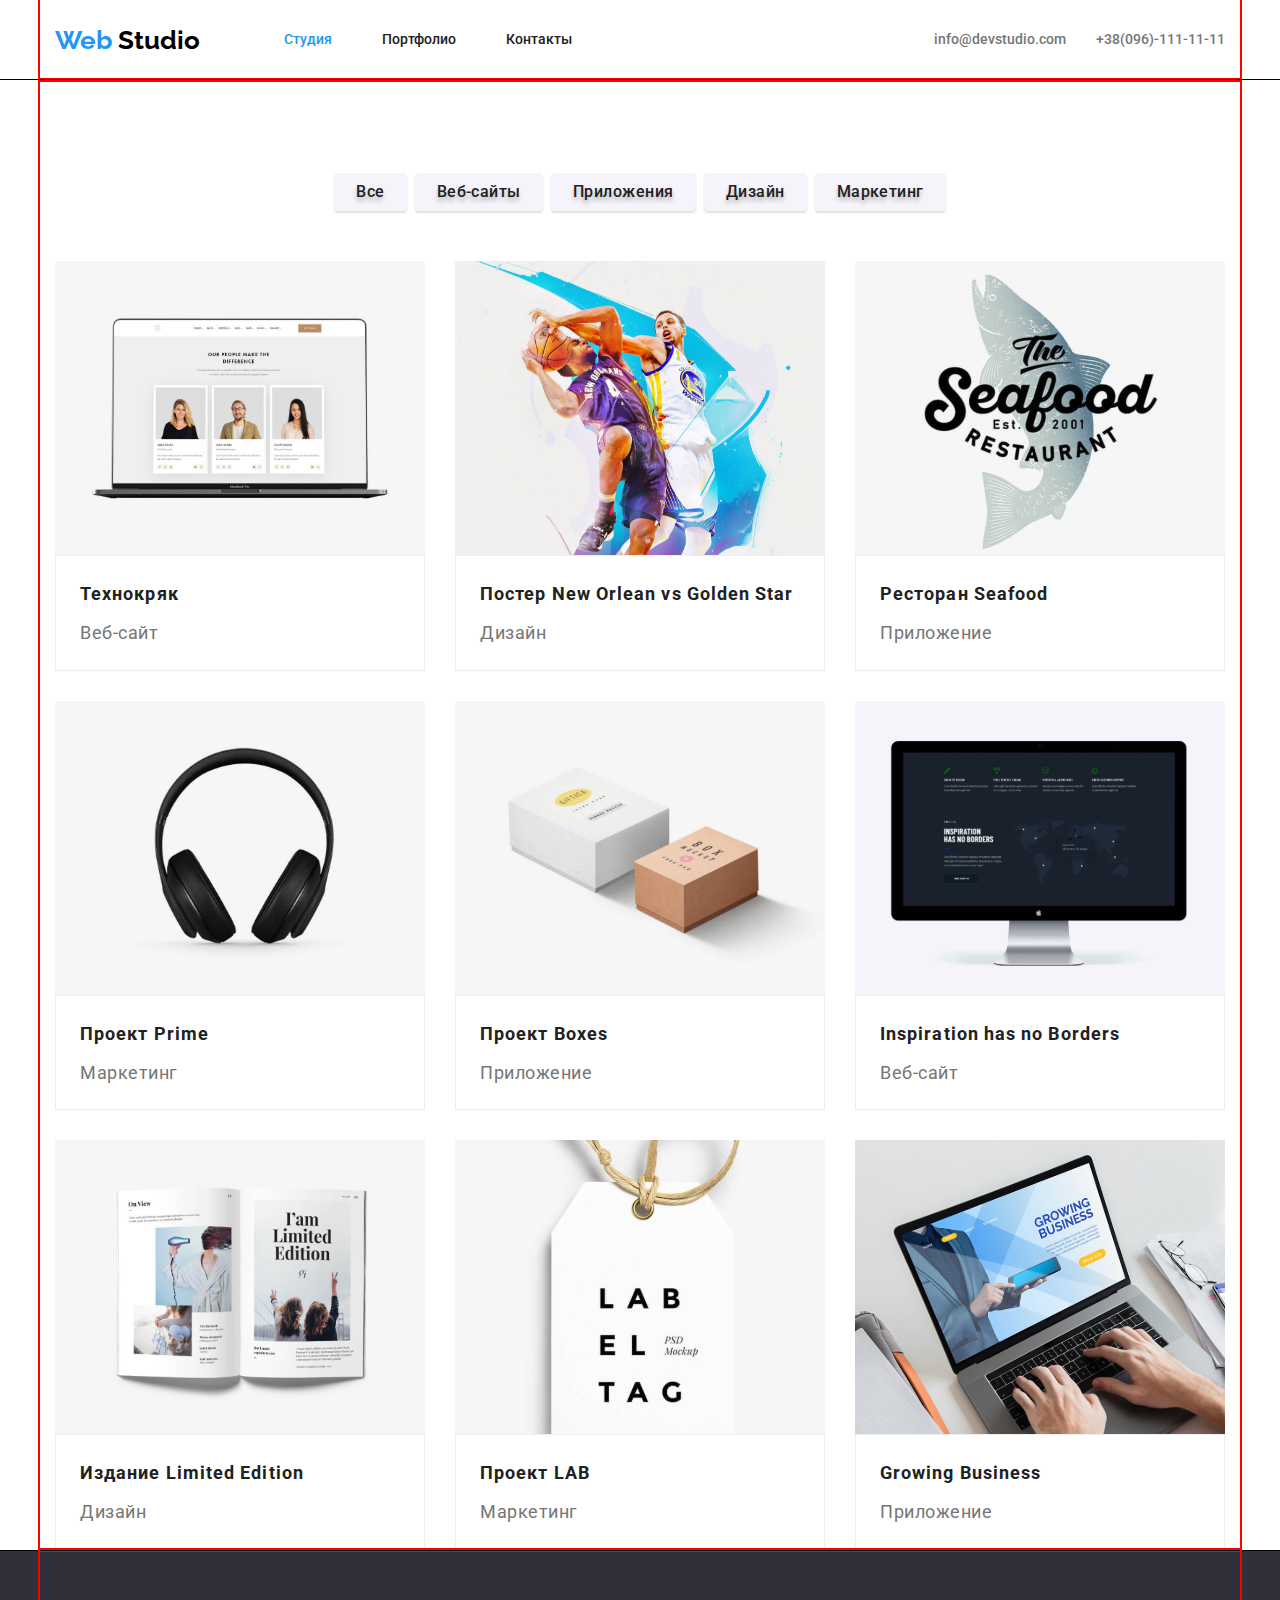
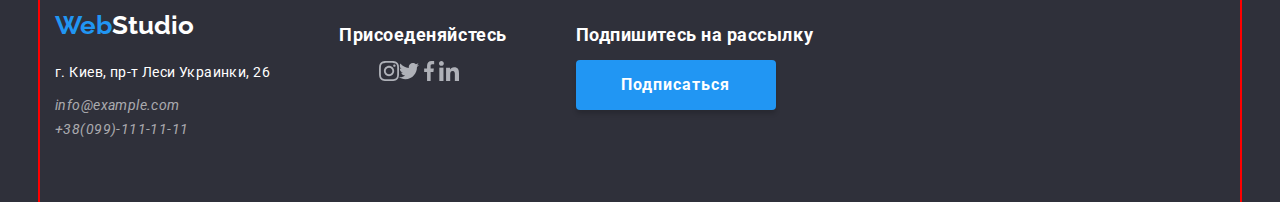
==== portfolio.html @ 5b3e15a4 "mrp" ====
<!DOCTYPE html>
<html lang="ru">
<head>
    <meta charset="UTF-8">
    <meta name="viewport" content="width=device-width, initial-scale=1.0">
    <title>Portfolio</title>
    <link rel="stylesheet" href="https://fonts.googleapis.com/css2?family=Raleway:wght@700&family=Roboto:wght@400;500;700;900&display=swap">
    <link rel="stylesheet" href="./CSS/normalize.css">
    <link rel="stylesheet" href="https://cdnjs.cloudflare.com/ajax/libs/modern-normalize/0.6.0/modern-normalize.min.css">
    <link rel="stylesheet" href="./CSS/styles.css">
</head>
<body>
    <header class="Pages-header">
        <div class="container container-header">
            <nav class="main-nav">
               <a href="./index.html" class="logo logo-header"><span class="logo-blue">Web </span>Studio</a>
              <ul class="sitenav nav-list list">
                     <li class="item"><a href="./index.html" class="link current link-style">Студия</a></li>
                     <li class="item"><a href="./portfolio.html" class="link link-style">Портфолио</a></li>
                     <li class="item"><a href="" class="link link-style">Контакты</a></li>
              </ul>
           </nav>
           <ul class="feedback-list list">
              <li class="item"><a href="mailto:info@devstudio.com" class="feedback-link link-style">info@devstudio.com</a></li>
              <li class="item"><a href="tel:+380961111111" class="feedback-link link-style">+38(096)-111-11-11</a></li>
           </ul>
         </div>
     </header>
    <main>
        <Section class="section">
            <div class="container container-portfolio">
                <h1 class="title-one">Услуги</h1>
                <ul class="product-list list">
                        <li class="product-item"><button class="button-style" type="button">Все</button></li>
                        <li class="product-item"><button class="button-style" type="button">Веб-сайты</button></li>
                        <li class="product-item"><button class="button-style" type="button">Приложения</button></li>
                        <li class="product-item"><button class="button-style" type="button">Дизайн</button></li>
                        <li class="product-item"><button class="button-style" type="button">Маркетинг</button></li>
                    </ul>
                <div>
                    <ul class="portfolio-product list">
                        <li class="portfolio-item">
                            <a href="#"><img class="card-img" src="./Images/openleptop.svg" alt="открытый лептоп">
                                <div class="card-content">
                                    <h2 class="title">Технокряк</h2>
                                    <p class="text">Веб-сайт</p>
                                </div>
                                <!-- <p>Технокряк это современная площадка распространения коронавируса. Компании используют эту платформу для цифрового шпионажа и атак на защищённые сервера конкурентов.</p> -->
                            </a>
                        </li>
                        <li class="portfolio-item">
                            <a href="#"><img class="card-img" src="./Images/basketballplayers.svg" alt="баскетболисты">
                                <div class="card-content">
                                    <h2 class="title">Постер New Orlean vs Golden Star</h2>
                                    <p class="text">Дизайн</p>
                                </div>
                                <!-- <p>Технокряк это современная площадка распространения коронавируса. Компании используют эту платформу для цифрового шпионажа и атак на защищённые сервера конкурентов.</p> -->
                            </a>
                        </li>
                        <li class="portfolio-item">
                            <a href="#"><img class="card-img" src="./Images/restaurantseafood.svg" alt="ресторан seafood">
                                <div class="card-content">
                                    <h2 class="title">Ресторан Seafood</h2>
                                    <p class="text">Приложение</p>
                                </div>
                                <!-- <p>Технокряк это современная площадка распространения коронавируса. Компании используют эту платформу для цифрового шпионажа и атак на защищённые сервера конкурентов.</p> -->
                            </a>
                        </li>
                        <li class="portfolio-item">
                            <a href="#"><img class="card-img" src="./Images/headphonex.svg" alt="наушники">                        
                                <div class="card-content">
                                    <h2 class="title">Проект Prime</h2>
                                    <p class="text">Маркетинг</p>
                                </div>
                                <!-- <p>Технокряк это современная площадка распространения коронавируса. Компании используют эту платформу для цифрового шпионажа и атак на защищённые сервера конкурентов.</p> -->
                            </a>
                        </li>
                        <li class="portfolio-item">
                            <a href="#"><img class="card-img" src="./Images/twobox.svg" alt="две коробоки">                        
                                <div class="card-content">
                                    <h2 class="title">Проект Boxes</h2>
                                    <p class="text">Приложение</p>
                                </div>
                                <!-- <p>Технокряк это современная площадка распространения коронавируса. Компании используют эту платформу для цифрового шпионажа и атак на защищённые сервера конкурентов.</p> -->
                            </a>
                        </li>
                        <li class="portfolio-item">
                            <a href="#"><img class="card-img" src="./Images/monitor.svg" alt="монитор">                        
                                <div class="card-content">
                                    <h2 class="title">Inspiration has no Borders</h2>
                                    <p class="text">Веб-сайт</p>
                                </div>
                                <!-- <p>Технокряк это современная площадка распространения коронавируса. Компании используют эту платформу для цифрового шпионажа и атак на защищённые сервера конкурентов.</p> -->
                            </a>
                        </li>
                        <li class="portfolio-item">
                            <a href="#"><img class="card-img" src="./Images/magazine.svg" alt="журнал">                        
                                <div class="card-content">
                                    <h2 class="title">Издание Limited Edition</h2>
                                    <p class="text">Дизайн</p>
                                </div>
                                <!-- <p>Технокряк это современная площадка распространения коронавируса. Компании используют эту платформу для цифрового шпионажа и атак на защищённые сервера конкурентов.</p> -->
                            </a>
                        </li>
                        <li class="portfolio-item">
                            <a href="#"><img class="card-img" src="./Images/tag.svg" alt="бирка">
                                <div class="card-content">
                                    <h2 class="title">Проект LAB</h2>
                                    <p class="text">Маркетинг</p>
                                </div>
                                <!-- <p>Технокряк это современная площадка распространения коронавируса. Компании используют эту платформу для цифрового шпионажа и атак на защищённые сервера конкурентов.</p> -->
                            </a>
                        </li>
                        <li class="portfolio-item">
                            <a href="#"><img class="card-img" src="./Images/Laptopwithhands2.svg" alt="лептоп с руками">                        
                                <div class="card-content">
                                    <h2 class="title">Growing Business</h2>
                                    <p class="text">Приложение</p>
                                </div>
                                <!-- <p>Технокряк это современная площадка распространения коронавируса. Компании используют эту платформу для цифрового шпионажа и атак на защищённые сервера конкурентов.</p> -->
                            </a>
                        </li>
                    </ul>
                </div>
            </div>
           
        </Section>
    </main> 
    <footer class="footer">
        <div class="container container-footer">
            <div class="footer-address">
              <a href="#" class="logo logo-footer"><span class="logo-blue">Web</span>Studio</a>                             
              <address>
                 <p class="text">г. Киев, пр-т Леси Украинки, 26</p>
                 <a href="info@example.com" class="address-link">info@example.com</a></br>
                 <a href="tel:+380991111111" class="address-link">+38(099)-111-11-11</a>
              </address>
            </div>
            <div class="footer-address">
              <h2 class="title">Присоеденяйcтесь</h2>
              <ul class="social-list">
                 <li class="social-list-item"><a href="http://www.instagram.com"><img src="./Images/instagram.svg" alt="instagram"></a></li>
                 <li class="social-list-item"><a href="http://www.twitter.com"><img src="./Images/twitter.svg" alt="twitter"></a></li>
                 <li class="social-list-item"><a href="http://www.facebook.com"><img src="./Images/facebook.svg" alt="facebook"></a></li>
                 <li class="social-list-item"><a href="http://www.linkedin.com"><img src="./Images/linkedin.svg" alt="linkedin"></a></li>
              </ul>
            </div>
            <div class="footer-address">
              <h2 class="title">Подпишитесь на рассылку</h2>
              <a href="/" class="button">Подписаться</a>
              <!-- <p class="copyright">2020 | Developed by GoIT Students</p> -->
            </div>
        </div>
     </footer>
</body>
</html>
---- CSS/styles.css ----
:root {
    --primary-text-color: #757575;
    --title-text-color: #212121;
    --title-text-color-two: #ffffff;
    --accent-color: #2196f3;
    --background-color: #ffffff;
    --background-color-footer: #2f303a;
    --background-color-button: #F5F4FA;
    --background-color-icon: #F5F4FA;
    --background-color-crad-content: #ffffff;
    --background-color-button-two: #2196f3;
    --logo-color: #000000;
    --logo-color-two: #2196f3;
    --logo-color-footer: #ffffff;
    --color-button-hover: #ffffff;
}

/* Header */
/* logo*/
 a {
     text-decoration: none; /* Убирае нижнее подчеркивание */
    }
 ul, li {
     list-style-type: none; 
    }    
.list {
    padding: 0;
    margin: 0;
    list-style: none;
}
.container {
    margin-left: auto;
    margin-right: auto;
    width: 1200px;
    padding-right: 15px;
    padding-left: 15px;
    outline: 2px solid red;
}
.main-nav {
    display: flex;
    align-items: center;
}
.nav-list {
    display: flex;
    margin-left: 84px;
    padding-left: 0px;
}
.sitenav .item:not(:last-child) {
    margin-right: 50px;
}
.feedback-list .item:not(:last-child) {
    margin-right: 30px;
}
.container-header {
    display: flex;
    flex-wrap: nowrap;
}
.container-hero {
    text-align: center;
}
.container-footer {
    padding-top: 60px;
    padding-bottom: 60px;
    display: flex;
}
.container-portfolio {
    padding-top: 93px;
}
.footer-address {
    display: block;
    margin-right: 69px;
}
/* .address .text {
    margin-bottom: 0px;
    margin-top: 20px;
} */
.feedback-list {
    display: flex;
    margin-left: auto;
}
.logo {
     font-style: normal;
     font-family: raleway, sans-serif;
     font-weight: 700;
     font-size: 26px;
     line-height: 1.19;
    }
.logo-header {
        color: var(--logo-color);
    }
.logo-blue {
     color: var(--logo-color-two);
    }
.link {
    color: var(--title-text-color);
}  
.link-style {
    display: block;
    padding-top: 32px;
    padding-bottom: 32px;
    font-family: roboto, sans-serif;
    font-style: normal;
    font-weight: 500;
    font-size: 14px;
    line-height: 1.14;
    letter-spacing: 2%;
}
/*site-nav*/
.item-team-link,
.link:hover,
.link:focus,
.feedback-link:hover,
.feedback-link:focus,
.address-link:hover,
.address-link:focus  {
    color: var(--accent-color);
}
.sitenav .link.current {
    color: var(--accent-color);
}
.feedback-link {
    color: var(--primary-text-color);
}
/* hero */
.title {
    color: var(--title-text-color);
    font-family: roboto, sans-serif;
    font-style: normal;
}
.hero {
    text-align: center;
}
.hero-title {
    margin-top: 0;
    margin-bottom: 30px;
    color: var(--background-color);
    text-align: center;
    font-family: roboto, sans-serif;
    font-weight: 900;
    font-size: 44px;
    line-height: 1.36;
    letter-spacing: 0.03em;
}
/* section */
.section .title-one {
    display: none;
}
.section {
    display: flex;
    outline: 1px solid black;
}
.section-hero {
    padding-top: 200px;
    padding-bottom: 200px;
    background-color: rgba(47, 48, 58, 0.8);
}
.section-company {
    padding-top: 94px;
    padding-bottom: 94px;
}
.section-Services {
    padding-bottom: 94px
}
.section-team {
    padding-top: 94px;
    padding-bottom: 94px;
}
.section-client {
    padding-top: 94px;
    padding-bottom: 94px;
}
.client-list {
    display: flex;
}
.client-list .item-client:not(:last-child) {
    margin-right: 30px;
}

.section-title {
    display: flex;
    justify-content: center;
    margin-bottom: 50px;
    margin-top: 0px;
    font-weight: 700;
    font-size: 36px;
    line-height: 1.16;
    letter-spacing: 0.03em;
}
/* Features */
.features-list .title {
    margin-top: 0;
    margin-bottom: 10px;
    font-weight: 700;
    font-size: 14px;
    line-height: 1.14;
    letter-spacing: 0.03em;
}
.img {
    display: block;
    max-width: 100%;
    height: auto;
} 
.features-img {
    display: block;
    margin-bottom: 30px;
    padding: 25px 100px;
    border-radius: 4px;
    background-color: var(--background-color-icon);
}
.text {
    color: var(--primary-text-color);
    font-family: roboto, sans-serif;
    font-style: normal;
}
.features-list .text {
    margin-top: 0;
    margin-bottom: 0;
    font-weight: 400;
    font-size: 14px;
    line-height: 1.71;
    letter-spacing: 0.03em;
    min-width: 270px;
}
.features-list {
    display: flex;
    margin-top: 0;
    margin-bottom: 0;
    padding-left: 0;
    min-height: 251px;
}
.features-item:not(:last-child) {
    margin-right: 30px;
}
/* Services */
.services-list .title {
    display: flex;
    justify-content: center;
    padding-top: 27px;
    padding-bottom: 27px;
    margin-top: 0;
    margin-bottom: 0;
    background-color: rgba(47, 48, 58, 0.8);
    color: var(--title-text-color-two);
    font-family: roboto, sans-serif;
    font-weight: 700;
    font-size: 14px;
    line-height: 1.14;
    letter-spacing: 0.03em;
}
/* team */
.team-link {
    display: flex;
    margin-bottom: 24px;
    padding-left: 0px;
    justify-content: center;
    
}
.team-link .item-team:not(:last-child) {
    margin-right: 10px;
}
.team-list {
    display: flex;
}
.team-list .item:not(:last-child) {
    margin-right: 30px;
}
.team-list .title {
    margin-top: 30px;
    margin-bottom: 10px;
    font-weight: 500;
    font-size: 16px;
    line-height: 19px;
    letter-spacing: 0.03em;
}
.team-list .text {
    margin-top: 0px;
    margin-bottom: 16px;
    font-weight: 400;
    font-size: 16px;
    line-height: 1.18;
    letter-spacing: 0.03em;
}
.services-list {
    display: flex;
    margin-top: 0;
    margin-bottom: 0;
    padding-left: 0;
}
.servise-item:not(:last-child) {
    margin-right: 30px;
}

/* product */
.product-list {
    display: flex;
    justify-content: center;
    margin-bottom: 50px;
    margin-top: 0px;
}
.product-item:not(:last-child) {
    margin-right: 8px;
}
.button {
    display: inline-block;
    box-shadow: 0px 4px 4px rgba(0, 0, 0, 0.15);
    border-radius: 4px;
    padding: 10px 32px;
    color: var(--title-text-color-two);
    background-color: var(--background-color-button-two);
    font-family: roboto, sans-serif;
    font-weight: 700;
    font-size: 16px;
    line-height: 1.87;
    min-width: 200px;
    letter-spacing: 0.06em; 
    text-align: center;
    /* text-decoration: none;
    text-align: center; */
}
.button-style {
    margin: 0px;
    padding: 6px 22px;
    background-color: var(--background-color-button);
    color: var(--title-text-color);
    font-family: roboto, sans-serif;
    font-weight: 500;
    font-size: 16px;
    line-height: 1.62;
    letter-spacing: 0.03em; 
    border-radius: 4px;
    box-shadow: 0px 2px 2px rgba(0, 0, 0, 0.12);
    text-shadow: 0px 4px 4px rgba(0, 0, 0, 0.25);
    border: 0px;
}
.button-style:hover,
.button-style:focus {
    background-color: var(--accent-color);
    color: var(--background-color-button);
}
.portfolio-product {
    display: flex;
    flex-wrap: wrap;
}
.portfolio-product .title {
    margin-top: 20px;
    margin-bottom: 4px;
    font-weight: 700;
    font-size: 18px;
    line-height: 2;
    letter-spacing: 0.06em;
} 
.portfolio-product .text {
    margin-top: 0px;
    margin-bottom: 20px;
    font-weight: 400;
    font-size: 18px;
    line-height: 1.87;
    letter-spacing: 0.03em;
} 
.portfolio-product .portfolio-item:nth-child(3n) {
    margin-right: 0px;
}
.portfolio-product .portfolio-item:nth-child(n + 4) {
    margin-top: 30px;
}
.portfolio-item {
    width: calc((100% - 30px * 2 ) / 3);
    margin-right: 30px;
}
.card-img {
    display: block;
}
.card-content {
    border: 1px solid #EEEEEE;
    background-color: var(--background-color-crad-content);
    padding-left: 24px;
    padding-right: 24px;
    padding-top: 0px;
}
/* footer */
.footer {
    background-color: var(--background-color-footer);
}
.footer .title {
    color: var(--title-text-color-two);
    font-family: roboto, sans-serif;
    font-weight: 700;
    font-size: 18px;
    line-height: 1.14;
    letter-spacing: 0.03em;
} 
.footer-address .text {
    margin-bottom: 9px;
    margin-top: 20px;
    color: var(--title-text-color-two);
    font-family: roboto, sans-serif;
    font-weight: 400;
    font-size: 14px;
    line-height: 1.71;
    letter-spacing: 0.03em;
} 
.social-list {
    display: flex;
}
.address-link {
    color: rgba(255, 255, 255, 0.6);
    font-family: roboto, sans-serif;
    font-weight: 400;
    font-size: 14px;
    line-height: 1.71;
    letter-spacing: 0.03em;
} 

.address-link:hover,
.address-link:focus {
    color: var(--accent-color);
}
.copyright {
    color: rgba(255, 255, 255, 0.4);
    font-family: roboto, sans-serif;
    font-style: normal;
    font-weight: 400;
    font-size: 14px;
    line-height: 2;
    letter-spacing: 0.03em;
} 
.logo-footer {
    color: var(--logo-color-footer);
} 

/* геометрия */

/* body {
    margin: 0;
}
html {
    box-sizing: border-box;
}

*,
*::before,
*::after {
    box-sizing: inherit;
} */
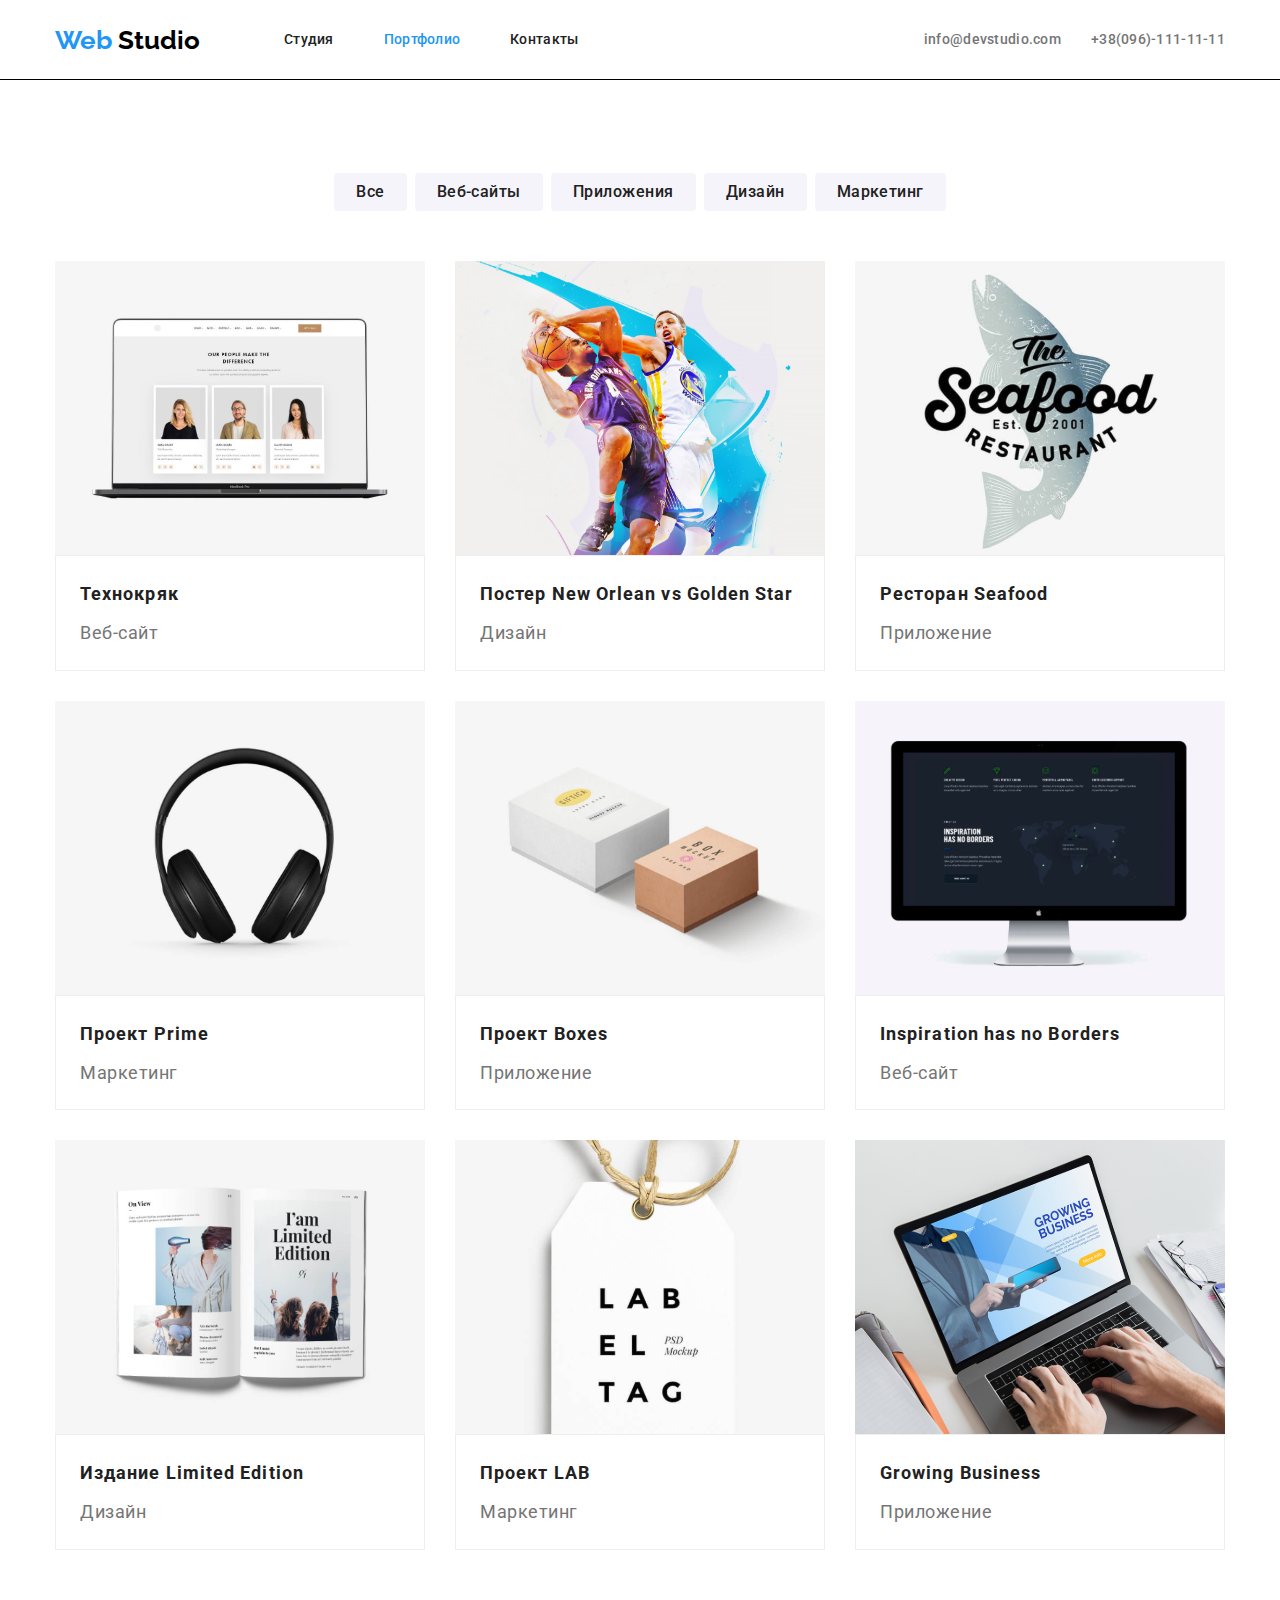
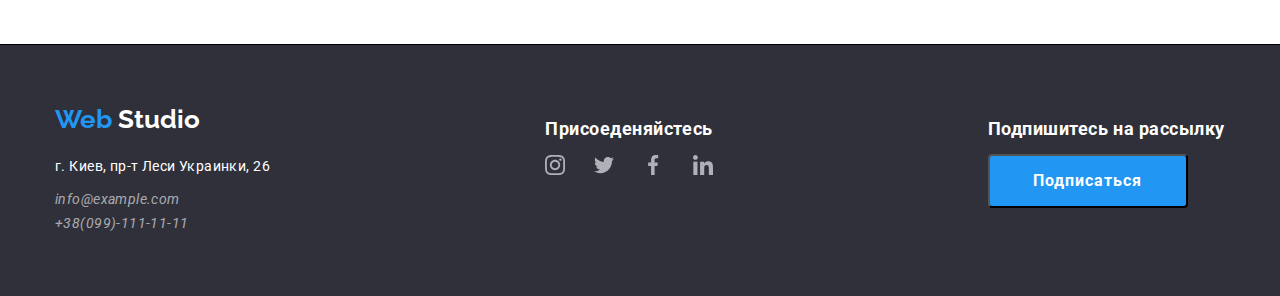
==== commit 7dead0f7: "вніс правки" ====
--- a/portfolio.html
+++ b/portfolio.html
@@ -15,8 +15,8 @@
             <nav class="main-nav">
                <a href="./index.html" class="logo logo-header"><span class="logo-blue">Web </span>Studio</a>
               <ul class="sitenav nav-list list">
-                     <li class="item"><a href="./index.html" class="link current link-style">Студия</a></li>
-                     <li class="item"><a href="./portfolio.html" class="link link-style">Портфолио</a></li>
+                     <li class="item"><a href="./index.html" class="link link-style">Студия</a></li>
+                     <li class="item"><a href="./portfolio.html" class="link current link-style">Портфолио</a></li>
                      <li class="item"><a href="" class="link link-style">Контакты</a></li>
               </ul>
            </nav>
@@ -129,10 +129,10 @@
     <footer class="footer">
         <div class="container container-footer">
             <div class="footer-address">
-              <a href="#" class="logo logo-footer"><span class="logo-blue">Web</span>Studio</a>                             
+              <a href="#" class="logo logo-footer"><span class="logo-blue">Web </span>Studio</a>                             
               <address>
                  <p class="text">г. Киев, пр-т Леси Украинки, 26</p>
-                 <a href="info@example.com" class="address-link">info@example.com</a></br>
+                 <a href="info@example.com" class="address-link">info@example.com</a>
                  <a href="tel:+380991111111" class="address-link">+38(099)-111-11-11</a>
               </address>
             </div>
@@ -147,7 +147,7 @@
             </div>
             <div class="footer-address">
               <h2 class="title">Подпишитесь на рассылку</h2>
-              <a href="/" class="button">Подписаться</a>
+              <button class="button">Подписаться</button>
               <!-- <p class="copyright">2020 | Developed by GoIT Students</p> -->
             </div>
         </div>
--- a/CSS/styles.css
+++ b/CSS/styles.css
@@ -6,7 +6,7 @@
     --background-color: #ffffff;
     --background-color-footer: #2f303a;
     --background-color-button: #F5F4FA;
-    --background-color-icon: #F5F4FA;
+    --background-color-icon: rgb(245, 244, 250);
     --background-color-crad-content: #ffffff;
     --background-color-button-two: #2196f3;
     --logo-color: #000000;
@@ -34,7 +34,6 @@
     width: 1200px;
     padding-right: 15px;
     padding-left: 15px;
-    outline: 2px solid red;
 }
 .main-nav {
     display: flex;
@@ -59,16 +58,18 @@
     text-align: center;
 }
 .container-footer {
+    display: flex;
+    justify-content: space-between;
     padding-top: 60px;
     padding-bottom: 60px;
-    display: flex;
+    
 }
 .container-portfolio {
     padding-top: 93px;
+    padding-bottom: 94px;
 }
 .footer-address {
     display: block;
-    margin-right: 69px;
 }
 /* .address .text {
     margin-bottom: 0px;
@@ -103,7 +104,7 @@
     font-weight: 500;
     font-size: 14px;
     line-height: 1.14;
-    letter-spacing: 2%;
+    letter-spacing: 0.02em;
 }
 /*site-nav*/
 .item-team-link,
@@ -171,10 +172,11 @@
 }
 .client-list {
     display: flex;
-}
-.client-list .item-client:not(:last-child) {
-    margin-right: 30px;
-}
+    justify-content: space-between;
+}
+/* .client-list .item-client:not(:last-child) {
+    margin-right: 30px;
+} */
 
 .section-title {
     display: flex;
@@ -260,10 +262,11 @@
 }
 .team-list {
     display: flex;
-}
-.team-list .item:not(:last-child) {
-    margin-right: 30px;
-}
+    justify-content: space-between;
+}
+/* .team-list .item:not(:last-child) {
+    margin-right: 30px;
+} */
 .team-list .title {
     margin-top: 30px;
     margin-bottom: 10px;
@@ -271,6 +274,7 @@
     font-size: 16px;
     line-height: 19px;
     letter-spacing: 0.03em;
+    text-align: center;
 }
 .team-list .text {
     margin-top: 0px;
@@ -279,16 +283,18 @@
     font-size: 16px;
     line-height: 1.18;
     letter-spacing: 0.03em;
+    text-align: center;
 }
 .services-list {
     display: flex;
+    justify-content: space-between;
     margin-top: 0;
     margin-bottom: 0;
     padding-left: 0;
 }
-.servise-item:not(:last-child) {
-    margin-right: 30px;
-}
+/* .servise-item:not(:last-child) {
+    margin-right: 30px;
+} */
 
 /* product */
 .product-list {
@@ -302,7 +308,6 @@
 }
 .button {
     display: inline-block;
-    box-shadow: 0px 4px 4px rgba(0, 0, 0, 0.15);
     border-radius: 4px;
     padding: 10px 32px;
     color: var(--title-text-color-two);
@@ -328,14 +333,13 @@
     line-height: 1.62;
     letter-spacing: 0.03em; 
     border-radius: 4px;
-    box-shadow: 0px 2px 2px rgba(0, 0, 0, 0.12);
-    text-shadow: 0px 4px 4px rgba(0, 0, 0, 0.25);
     border: 0px;
 }
 .button-style:hover,
 .button-style:focus {
     background-color: var(--accent-color);
     color: var(--background-color-button);
+    box-shadow: 0px 2px 2px rgba(0, 0, 0, 0.12), 0px 1px 2px rgba(0, 0, 0, 0.08), 0px 4px 4px rgba(0, 0, 0, 0.25);
 }
 .portfolio-product {
     display: flex;
@@ -401,8 +405,11 @@
 } 
 .social-list {
     display: flex;
+    justify-content: space-between;
+    padding: inherit;
 }
 .address-link {
+    display: block;
     color: rgba(255, 255, 255, 0.6);
     font-family: roboto, sans-serif;
     font-weight: 400;
